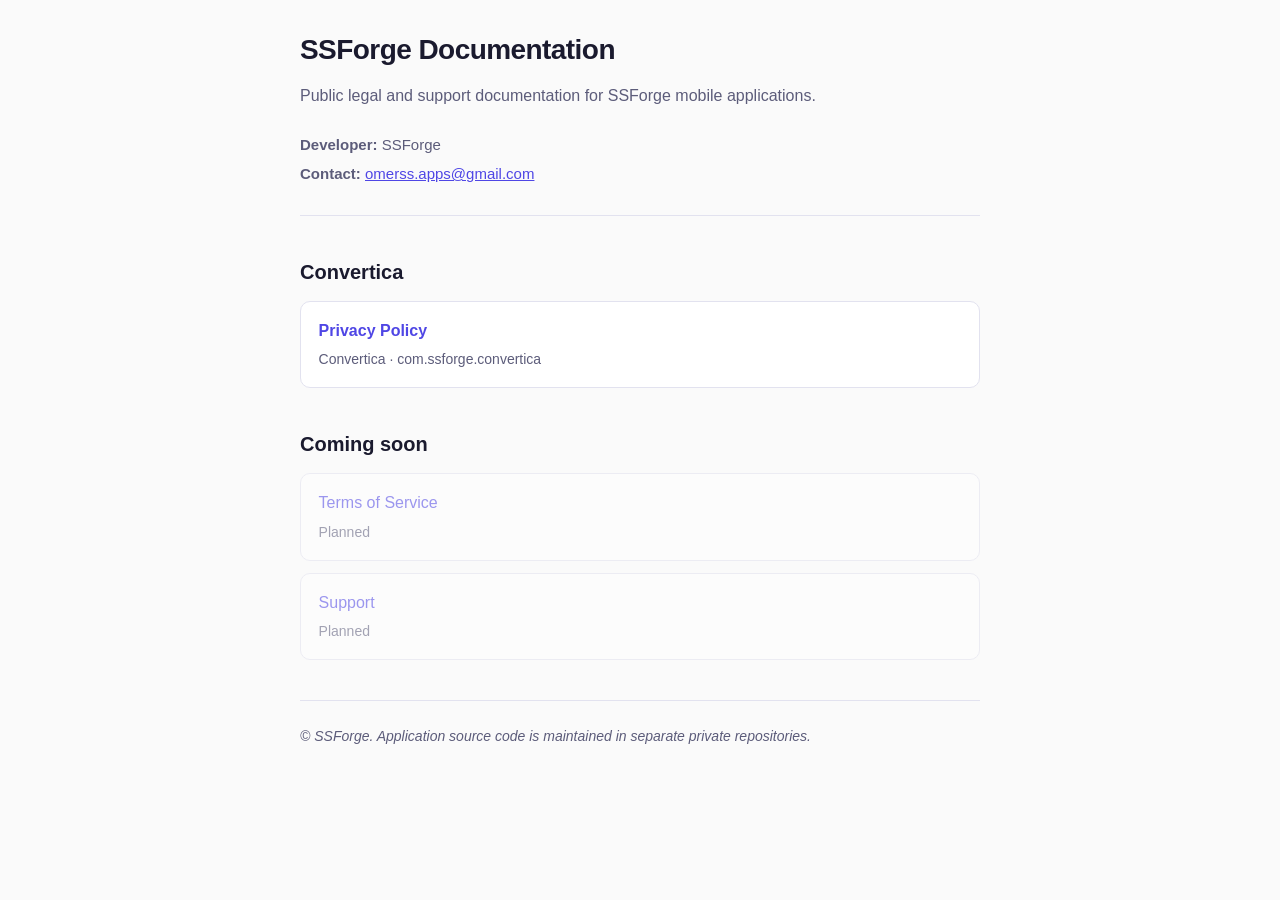
==== docs/index.html @ 5fdbb022 "docs: initialize SSForge documentation repository Co-authored-by: Cursor <cursoragent@cursor.com>" ====
<!DOCTYPE html>
<html lang="en">
<head>
  <meta charset="utf-8">
  <meta name="viewport" content="width=device-width, initial-scale=1">
  <title>SSForge Documentation</title>
  <meta name="description" content="Public documentation for SSForge mobile applications.">
  <link rel="stylesheet" href="assets/style.css">
  <style>
    .hub-intro { color: var(--muted); margin-bottom: 1.5rem; }
    .doc-list { list-style: none; padding: 0; margin: 0; }
    .doc-list li { margin-bottom: 0.75rem; }
    .doc-list a {
      display: block;
      padding: 1rem 1.1rem;
      border: 1px solid var(--border);
      border-radius: 10px;
      background: var(--card);
      text-decoration: none;
      font-weight: 600;
    }
    .doc-list a span {
      display: block;
      font-weight: 400;
      font-size: 0.875rem;
      color: var(--muted);
      margin-top: 0.25rem;
    }
    .doc-list a:hover { border-color: var(--accent); }
    .doc-list li.muted a {
      font-weight: 500;
      opacity: 0.55;
      pointer-events: none;
    }
  </style>
</head>
<body>
  <div class="wrapper">
    <header>
      <h1>SSForge Documentation</h1>
      <p class="hub-intro">Public legal and support documentation for SSForge mobile applications.</p>
      <div class="meta">
        <p><strong>Developer:</strong> SSForge</p>
        <p><strong>Contact:</strong> <a href="mailto:omerss.apps@gmail.com">omerss.apps@gmail.com</a></p>
      </div>
    </header>

    <main>
      <h2>Convertica</h2>
      <ul class="doc-list">
        <li>
          <a href="privacy-policy/">
            Privacy Policy
            <span>Convertica · com.ssforge.convertica</span>
          </a>
        </li>
      </ul>

      <h2>Coming soon</h2>
      <ul class="doc-list">
        <li class="muted"><a href="#">Terms of Service<span>Planned</span></a></li>
        <li class="muted"><a href="#">Support<span>Planned</span></a></li>
      </ul>
    </main>

    <footer>
      <p><em>© SSForge. Application source code is maintained in separate private repositories.</em></p>
    </footer>
  </div>
</body>
</html>
---- docs/assets/style.css ----
:root {
  color-scheme: light dark;
  --bg: #fafafa;
  --text: #1a1a2e;
  --muted: #5c5c7a;
  --border: #e2e2ef;
  --accent: #4f46e5;
  --card: #ffffff;
}

@media (prefers-color-scheme: dark) {
  :root {
    --bg: #0f1117;
    --text: #eef0f6;
    --muted: #a8adc4;
    --border: #2a2d3a;
    --accent: #818cf8;
    --card: #171923;
  }
}

* {
  box-sizing: border-box;
}

body {
  margin: 0;
  font-family: -apple-system, BlinkMacSystemFont, "Segoe UI", Roboto, Helvetica, Arial, sans-serif;
  font-size: 1rem;
  line-height: 1.65;
  color: var(--text);
  background: var(--bg);
}

.wrapper {
  max-width: 720px;
  margin: 0 auto;
  padding: 2rem 1.25rem 3rem;
}

header {
  margin-bottom: 2rem;
  padding-bottom: 1.5rem;
  border-bottom: 1px solid var(--border);
}

h1 {
  font-size: 1.75rem;
  font-weight: 700;
  line-height: 1.25;
  margin: 0 0 1rem;
  letter-spacing: -0.02em;
}

.meta {
  font-size: 0.9375rem;
  color: var(--muted);
  margin: 0;
}

.meta p {
  margin: 0.25rem 0;
}

.meta a {
  color: var(--accent);
}

h2 {
  font-size: 1.25rem;
  font-weight: 600;
  margin: 2rem 0 0.75rem;
  padding-top: 0.5rem;
}

p {
  margin: 0 0 1rem;
}

ul {
  margin: 0 0 1rem;
  padding-left: 1.35rem;
}

li {
  margin-bottom: 0.35rem;
}

a {
  color: var(--accent);
}

strong {
  font-weight: 600;
}

hr {
  border: none;
  border-top: 1px solid var(--border);
  margin: 2rem 0;
}

.table-wrap {
  overflow-x: auto;
  margin: 1rem 0 1.25rem;
  -webkit-overflow-scrolling: touch;
}

table {
  width: 100%;
  border-collapse: collapse;
  font-size: 0.875rem;
  background: var(--card);
  border: 1px solid var(--border);
  border-radius: 8px;
  overflow: hidden;
}

th,
td {
  padding: 0.65rem 0.75rem;
  text-align: left;
  vertical-align: top;
  border-bottom: 1px solid var(--border);
}

th {
  font-weight: 600;
  background: var(--border);
}

tr:last-child td {
  border-bottom: none;
}

footer {
  margin-top: 2.5rem;
  padding-top: 1.5rem;
  border-top: 1px solid var(--border);
  font-size: 0.875rem;
  color: var(--muted);
}

footer em {
  font-style: italic;
}

code {
  font-family: ui-monospace, SFMono-Regular, Menlo, Consolas, monospace;
  font-size: 0.85em;
  padding: 0.1em 0.35em;
  border-radius: 4px;
  background: var(--border);
}
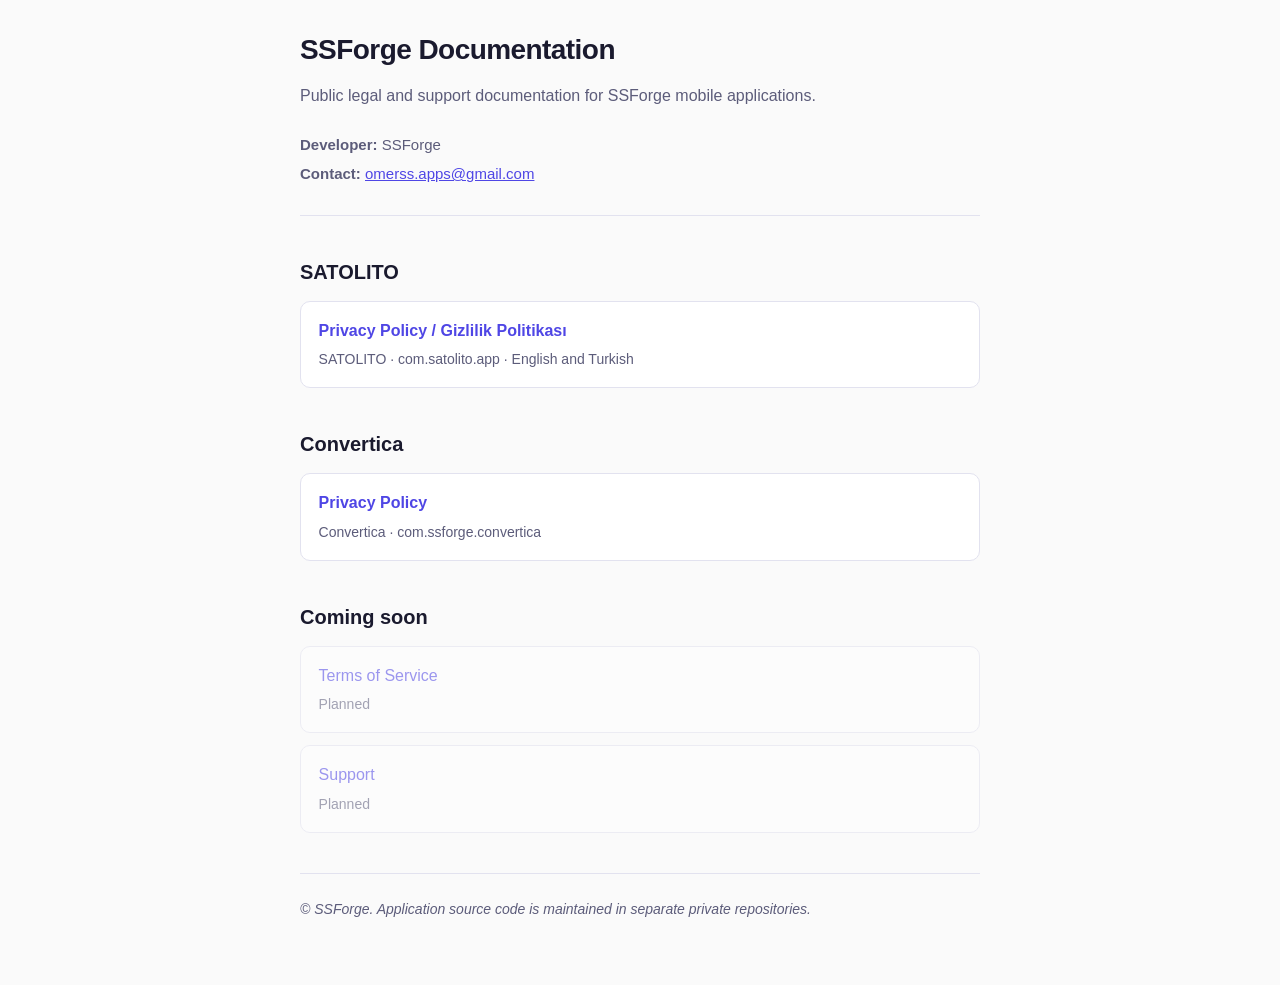
==== commit 8ac23e44: "docs: add SATOLITO privacy policy" ====
--- a/docs/index.html
+++ b/docs/index.html
@@ -46,6 +46,16 @@
     </header>
 
     <main>
+      <h2>SATOLITO</h2>
+      <ul class="doc-list">
+        <li>
+          <a href="satolito/privacy-policy/">
+            Privacy Policy / Gizlilik Politikası
+            <span>SATOLITO · com.satolito.app · English and Turkish</span>
+          </a>
+        </li>
+      </ul>
+
       <h2>Convertica</h2>
       <ul class="doc-list">
         <li>
